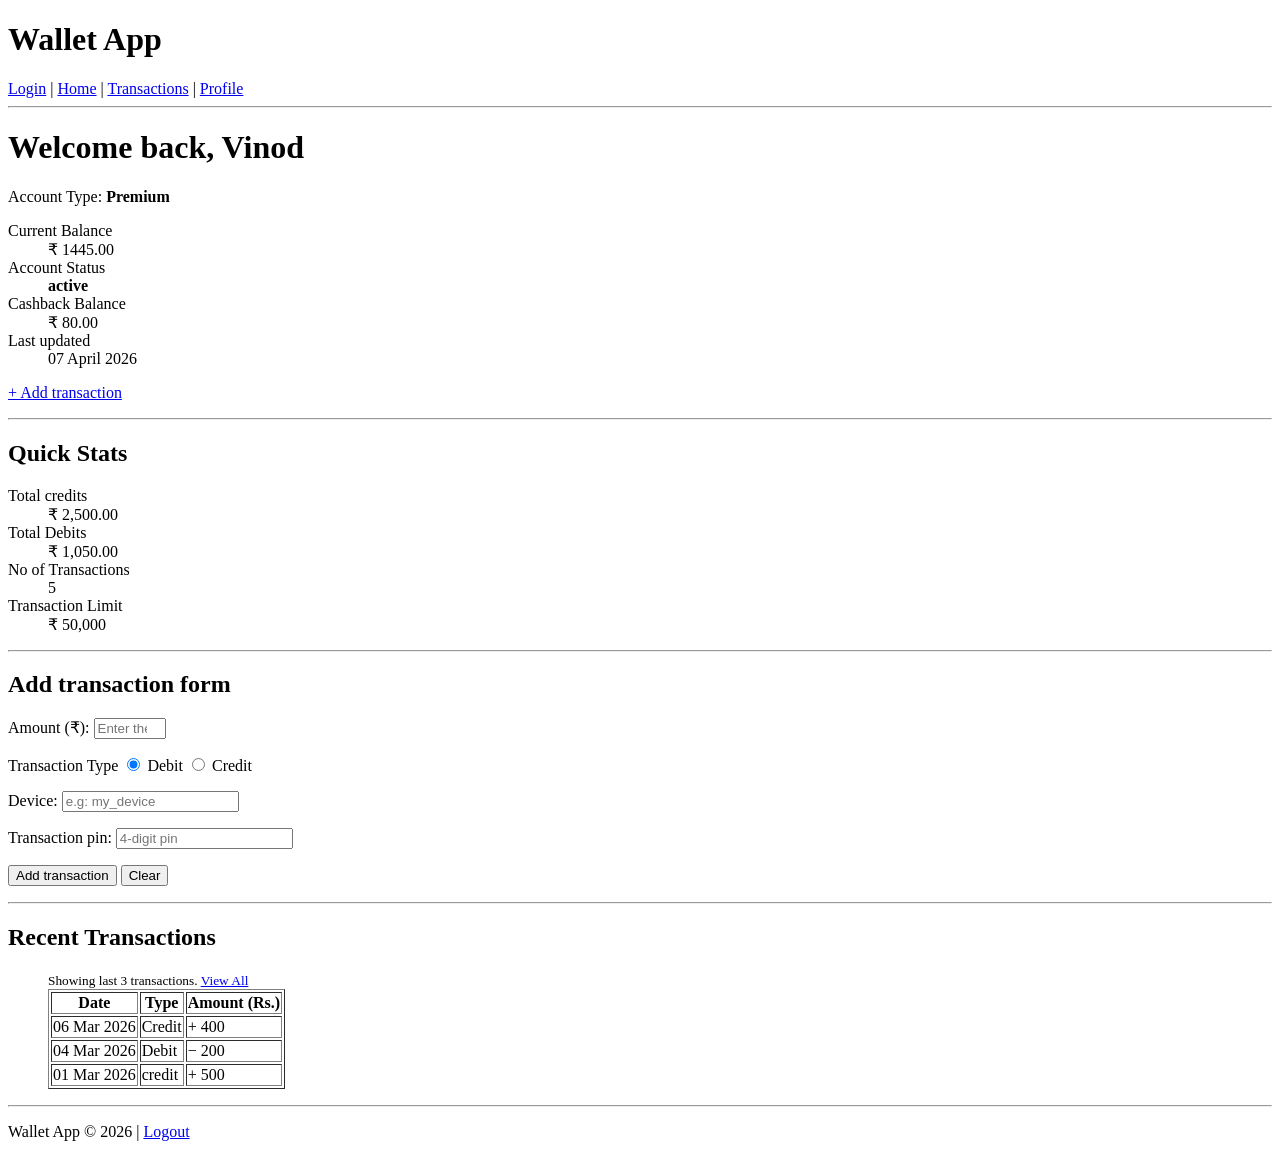
==== dashboard.html @ 7f317c52 "html added" ====
<!DOCTYPE html>
<html lang="en">
<head>
    <meta charset="UTF-8">
    <meta name="viewport" content="width=device-width, initial-scale=1.0">
    <title>WalletApp-dashboard</title>
</head>
<body>
    <header>
        <h1>Wallet App</h1>
        <!-- navigation links -->
         <nav>
            <a href="login.html">Login</a> |
            <a href="dashboard.html">Home</a> |
            <a href="transaction.html">Transactions</a> |
            <a href="profile.html">Profile</a>
         </nav>
    </header>
    <hr>

    <h1> Welcome back, Vinod</h1>
    <p>Account Type: <strong>Premium</strong></p>


    <main>

        <!-- BALANCE SECTION -->
        <section id="balance-section">
            <dl>
                <dt>Current Balance</dt>
                <dd>&#8377; 1445.00</dd>

                <dt>Account Status</dt>
                <dd><strong>active</strong></dd>

                <dt>Cashback Balance</dt>
                <dd>&#8377; 80.00</dd>

                <dt>Last updated</dt>
                <dd><time datetime="2026-04-07">07 April 2026</time></dd>


            </dl>

            <p><a href="#add-transaction-section">+ Add transaction</a></p>
        </section>

        <hr>


        <!-- ACCOUNT STATS -->
         
         <section id="quick-stats">
            <h2>Quick Stats</h2>
            <dl>
                <dt>Total credits</dt>
                <dd>&#8377; 2,500.00</dd>

                <dt>Total Debits</dt>
                <dd>&#8377; 1,050.00</dd>

                <dt>No of Transactions</dt>
                <dd>5</dd>

                <dt>Transaction Limit</dt>
                <dd>&#8377; 50,000</dd>
            </dl>
         </section>

         <hr>

         <!-- Add transaction -->
         <section id="add-transaction-section">
            <h2>Add transaction form</h2>
            <form action="" method="post">
                <p>
                    <label for="amount">Amount (&#8377;):</label>
                    <input type="number" id="amount" name="amount" placeholder="Enter the amount" min="1" max="49999" required>
                </p>

                <p>
                    <label>Transaction Type</label>

                    <input type="radio" id="debit" name="type" value="debit" checked>
                    <label for="debit">Debit</label>

                    <input type="radio" id="credit" name="type" value="credit">
                    <label for="credit">Credit</label>

                </p>

                <p>
                    <label for="device">Device:</label>
                    <input type="text" id="device" name="device" placeholder="e.g: my_device" list="device-list" required>
                    <datalist id="device-list">
                        <option value="my_phone">
                        <option value="my_ipad">
                    </datalist>
                </p>

                <p>
                    <label for="pin">Transaction pin:</label>
                    <input type="password" id="pin" name="pin" placeholder="4-digit pin" maxlength="4" required>
                </p>

                <p>
                    <button type="submit">Add transaction</button>
                    <button type="reset">Clear</button>
                </p>
            </form>
         </section>
         <hr>

         <!-- TRANSACTIONS -->

         <section id="recent-transactions-section">
            <h2>Recent Transactions</h2>
            <figure>
                <figcaption>
                    <small>Showing last 3 transactions. 
                        <a href="transaction.html">View All</a>
                    </small>
                </figcaption>
                <table border="1">
                    <thead>
                        <tr>
                            <th>Date</th>
                            <th>Type</th>
                            <th>Amount (Rs.)</th>
                        </tr>
                    </thead>
                    <tbody>
                        <tr>
                            <td>06 Mar 2026</td>
                            <td>Credit</td>
                            <td>+ 400</td>
                        </tr>
                        <tr>
                            <td>04 Mar 2026</td>
                            <td>Debit</td>
                            <td>&minus; 200</td>
                        </tr>
                        <tr>
                            <td>01 Mar 2026</td>
                            <td>
                                credit
                            </td>
                            <td>+ 500</td>
                        </tr>
                    </tbody>
                </table>
            </figure>
         </section>
    </main>
    <hr>

    <footer>
        <p> Wallet App &copy; 2026 | <a href="login.html">Logout</a></p>
    </footer>

</body>
</html>
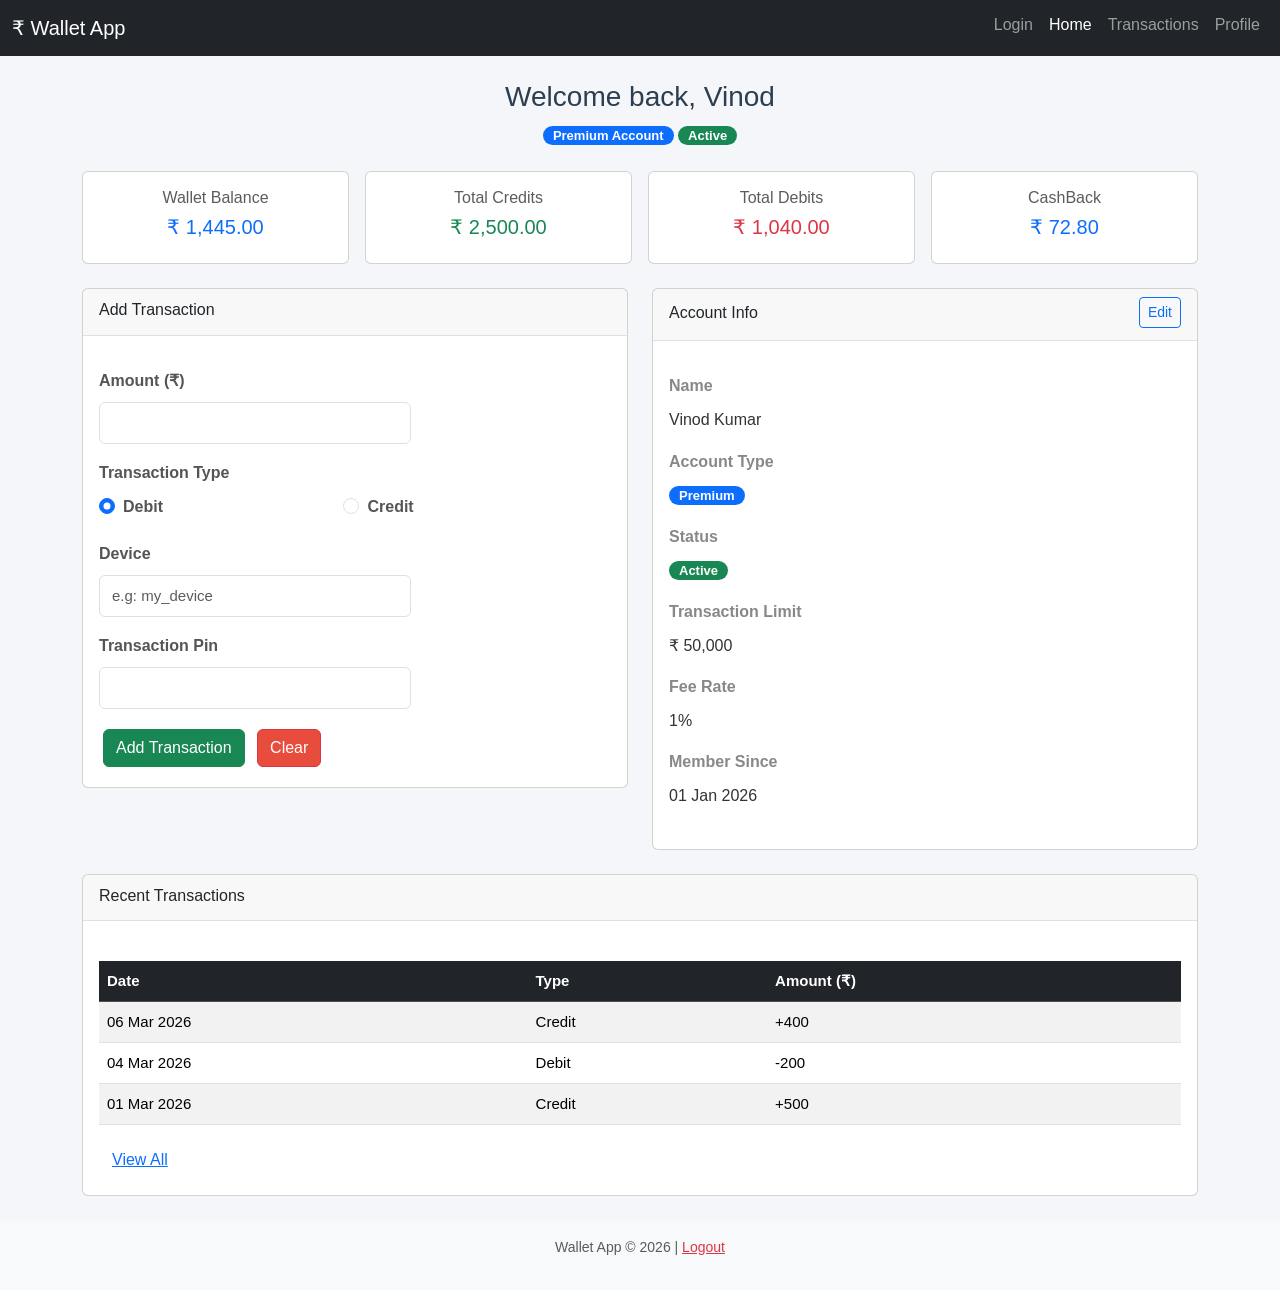
==== commit e85e6dcd: "Bootstrap added" ====
--- a/dashboard.html
+++ b/dashboard.html
@@ -1,162 +1,176 @@
 <!DOCTYPE html>
 <html lang="en">
 <head>
-    <meta charset="UTF-8">
-    <meta name="viewport" content="width=device-width, initial-scale=1.0">
-    <title>WalletApp-dashboard</title>
+  <meta charset="UTF-8">
+  <meta name="viewport" content="width=device-width, initial-scale=1.0">
+  <title>WalletApp Dashboard</title>
+  <!-- Bootstrap CSS -->
+  <link href="https://cdn.jsdelivr.net/npm/bootstrap@5.3.3/dist/css/bootstrap.min.css" rel="stylesheet">
+  <!-- Custom CSS -->
+  <link rel="stylesheet" href="wallet.css">
 </head>
 <body>
-    <header>
-        <h1>Wallet App</h1>
-        <!-- navigation links -->
-         <nav>
-            <a href="login.html">Login</a> |
-            <a href="dashboard.html">Home</a> |
-            <a href="transaction.html">Transactions</a> |
-            <a href="profile.html">Profile</a>
-         </nav>
-    </header>
-    <hr>
 
-    <h1> Welcome back, Vinod</h1>
-    <p>Account Type: <strong>Premium</strong></p>
+  <!-- Navbar -->
+  <nav class="navbar navbar-expand-lg navbar-dark bg-dark sticky-top">
+    <div class="container-fluid">
+      <a class="navbar-brand" href="dashboard.html">&#8377; Wallet App</a>
+      <button class="navbar-toggler" type="button" data-bs-toggle="collapse" data-bs-target="#navbarNav">
+        <span class="navbar-toggler-icon"></span>
+      </button>
+      <div class="collapse navbar-collapse" id="navbarNav">
+        <ul class="navbar-nav ms-auto">
+          <li class="nav-item"><a class="nav-link" href="login.html">Login</a></li>
+          <li class="nav-item"><a class="nav-link active" href="dashboard.html">Home</a></li>
+          <li class="nav-item"><a class="nav-link" href="transaction.html">Transactions</a></li>
+          <li class="nav-item"><a class="nav-link" href="profile.html">Profile</a></li>
+        </ul>
+      </div>
+    </div>
+  </nav>
 
+  <!-- Page Header -->
+  <div class="container my-4 text-center">
+    <h1>Welcome back, Vinod</h1>
+    <p>
+      <span class="badge bg-primary">Premium Account</span>
+      <span class="badge bg-success">Active</span>
+    </p>
+  </div>
 
-    <main>
+  <!-- Stats Cards -->
+  <div class="container mb-4">
+    <div class="row g-3">
+      <div class="col-md-3">
+        <div class="card text-center">
+          <div class="card-body">
+            <h6 class="text-muted">Wallet Balance</h6>
+            <h5 class="text-primary">₹ 1,445.00</h5>
+          </div>
+        </div>
+      </div>
+      <div class="col-md-3">
+        <div class="card text-center">
+          <div class="card-body">
+            <h6 class="text-muted">Total Credits</h6>
+            <h5 class="text-success">₹ 2,500.00</h5>
+          </div>
+        </div>
+      </div>
+      <div class="col-md-3">
+        <div class="card text-center">
+          <div class="card-body">
+            <h6 class="text-muted">Total Debits</h6>
+            <h5 class="text-danger">₹ 1,040.00</h5>
+          </div>
+        </div>
+      </div>
+      <div class="col-md-3">
+        <div class="card text-center">
+          <div class="card-body">
+            <h6 class="text-muted">CashBack</h6>
+            <h5 class="text-primary">₹ 72.80</h5>
+          </div>
+        </div>
+      </div>
+    </div>
+  </div>
 
-        <!-- BALANCE SECTION -->
-        <section id="balance-section">
-            <dl>
-                <dt>Current Balance</dt>
-                <dd>&#8377; 1445.00</dd>
+  <!-- Add Transaction + Account Info -->
+  <div class="container mb-4">
+    <div class="row">
+      <div class="col-md-6">
+        <div class="card">
+          <div class="card-header">Add Transaction</div>
+          <div class="card-body">
+            <form>
+              <div class="mb-3">
+                <label for="amount" class="form-label">Amount (₹)</label>
+                <input type="number" class="form-control" id="amount" required>
+              </div>
+              <div class="mb-3">
+                <label class="form-label">Transaction Type</label><br>
+                <div class="form-check form-check-inline">
+                  <input class="form-check-input" type="radio" id="debit" name="type" value="debit" checked>
+                  <label class="form-check-label" for="debit">Debit</label>
+                </div>
+                <div class="form-check form-check-inline">
+                  <input class="form-check-input" type="radio" id="credit" name="type" value="credit">
+                  <label class="form-check-label" for="credit">Credit</label>
+                </div>
+              </div>
+              <div class="mb-3">
+                <label for="device" class="form-label">Device</label>
+                <input type="text" class="form-control" id="device" placeholder="e.g: my_device" required>
+              </div>
+              <div class="mb-3">
+                <label for="pin" class="form-label">Transaction Pin</label>
+                <input type="password" class="form-control" id="pin" maxlength="4" required>
+              </div>
+              <button type="submit" class="btn btn-success">Add Transaction</button>
+              <button type="reset" class="btn btn-danger">Clear</button>
+            </form>
+          </div>
+        </div>
+      </div>
 
-                <dt>Account Status</dt>
-                <dd><strong>active</strong></dd>
+      <div class="col-md-6">
+        <div class="card">
+          <div class="card-header d-flex justify-content-between">
+            <span>Account Info</span>
+            <a href="profile.html" class="btn btn-sm btn-outline-primary">Edit</a>
+          </div>
+          <div class="card-body">
+            <dl class="row">
+              <dt class="col-sm-4">Name</dt>
+              <dd class="col-sm-8">Vinod Kumar</dd>
+              <dt class="col-sm-4">Account Type</dt>
+              <dd class="col-sm-8"><span class="badge bg-primary">Premium</span></dd>
+              <dt class="col-sm-4">Status</dt>
+              <dd class="col-sm-8"><span class="badge bg-success">Active</span></dd>
+              <dt class="col-sm-4">Transaction Limit</dt>
+              <dd class="col-sm-8">₹ 50,000</dd>
+              <dt class="col-sm-4">Fee Rate</dt>
+              <dd class="col-sm-8">1%</dd>
+              <dt class="col-sm-4">Member Since</dt>
+              <dd class="col-sm-8">01 Jan 2026</dd>
+            </dl>
+          </div>
+        </div>
+      </div>
+    </div>
+  </div>
 
-                <dt>Cashback Balance</dt>
-                <dd>&#8377; 80.00</dd>
+  <!-- Recent Transactions -->
+  <div class="container mb-4">
+    <div class="card">
+      <div class="card-header">Recent Transactions</div>
+      <div class="card-body">
+        <table class="table table-striped table-hover">
+          <thead class="table-dark">
+            <tr>
+              <th>Date</th>
+              <th>Type</th>
+              <th>Amount (₹)</th>
+            </tr>
+          </thead>
+          <tbody>
+            <tr><td>06 Mar 2026</td><td>Credit</td><td>+400</td></tr>
+            <tr><td>04 Mar 2026</td><td>Debit</td><td>-200</td></tr>
+            <tr><td>01 Mar 2026</td><td>Credit</td><td>+500</td></tr>
+          </tbody>
+        </table>
+        <a href="transaction.html" class="btn btn-link">View All</a>
+      </div>
+    </div>
+  </div>
 
-                <dt>Last updated</dt>
-                <dd><time datetime="2026-04-07">07 April 2026</time></dd>
+  <!-- Footer -->
+  <footer class="bg-light text-center py-3">
+    <p class="text-muted">Wallet App © 2026 | <a href="login.html" class="text-danger">Logout</a></p>
+  </footer>
 
-
-            </dl>
-
-            <p><a href="#add-transaction-section">+ Add transaction</a></p>
-        </section>
-
-        <hr>
-
-
-        <!-- ACCOUNT STATS -->
-         
-         <section id="quick-stats">
-            <h2>Quick Stats</h2>
-            <dl>
-                <dt>Total credits</dt>
-                <dd>&#8377; 2,500.00</dd>
-
-                <dt>Total Debits</dt>
-                <dd>&#8377; 1,050.00</dd>
-
-                <dt>No of Transactions</dt>
-                <dd>5</dd>
-
-                <dt>Transaction Limit</dt>
-                <dd>&#8377; 50,000</dd>
-            </dl>
-         </section>
-
-         <hr>
-
-         <!-- Add transaction -->
-         <section id="add-transaction-section">
-            <h2>Add transaction form</h2>
-            <form action="" method="post">
-                <p>
-                    <label for="amount">Amount (&#8377;):</label>
-                    <input type="number" id="amount" name="amount" placeholder="Enter the amount" min="1" max="49999" required>
-                </p>
-
-                <p>
-                    <label>Transaction Type</label>
-
-                    <input type="radio" id="debit" name="type" value="debit" checked>
-                    <label for="debit">Debit</label>
-
-                    <input type="radio" id="credit" name="type" value="credit">
-                    <label for="credit">Credit</label>
-
-                </p>
-
-                <p>
-                    <label for="device">Device:</label>
-                    <input type="text" id="device" name="device" placeholder="e.g: my_device" list="device-list" required>
-                    <datalist id="device-list">
-                        <option value="my_phone">
-                        <option value="my_ipad">
-                    </datalist>
-                </p>
-
-                <p>
-                    <label for="pin">Transaction pin:</label>
-                    <input type="password" id="pin" name="pin" placeholder="4-digit pin" maxlength="4" required>
-                </p>
-
-                <p>
-                    <button type="submit">Add transaction</button>
-                    <button type="reset">Clear</button>
-                </p>
-            </form>
-         </section>
-         <hr>
-
-         <!-- TRANSACTIONS -->
-
-         <section id="recent-transactions-section">
-            <h2>Recent Transactions</h2>
-            <figure>
-                <figcaption>
-                    <small>Showing last 3 transactions. 
-                        <a href="transaction.html">View All</a>
-                    </small>
-                </figcaption>
-                <table border="1">
-                    <thead>
-                        <tr>
-                            <th>Date</th>
-                            <th>Type</th>
-                            <th>Amount (Rs.)</th>
-                        </tr>
-                    </thead>
-                    <tbody>
-                        <tr>
-                            <td>06 Mar 2026</td>
-                            <td>Credit</td>
-                            <td>+ 400</td>
-                        </tr>
-                        <tr>
-                            <td>04 Mar 2026</td>
-                            <td>Debit</td>
-                            <td>&minus; 200</td>
-                        </tr>
-                        <tr>
-                            <td>01 Mar 2026</td>
-                            <td>
-                                credit
-                            </td>
-                            <td>+ 500</td>
-                        </tr>
-                    </tbody>
-                </table>
-            </figure>
-         </section>
-    </main>
-    <hr>
-
-    <footer>
-        <p> Wallet App &copy; 2026 | <a href="login.html">Logout</a></p>
-    </footer>
-
+  <!-- Bootstrap JS -->
+  <script src="https://cdn.jsdelivr.net/npm/bootstrap@5.3.3/dist/js/bootstrap.bundle.min.js"></script>
 </body>
-</html>+</html>
--- a/wallet.css
+++ b/wallet.css
@@ -0,0 +1,466 @@
+ /* 1. Reset the pages */
+*{
+    margin: 0;
+    padding: 0;
+    box-sizing: border-box;
+}
+
+/* 2. root variables */
+
+:root{
+    --primary: #2c3e50; /* dark blue color ad main color */
+    --accent: #2ecc71; /* green for buttons */
+    --danger: #e74c3c; /* red for Cancel,Clear */
+    --warning: #f39c12; /* orange for alerts */
+    --light-bg: #f4f6f9; /* light page backgrounds */
+    --white: #ffffff; /* white */
+    --border: #dde1e7; /* light grey borders */
+    --text: #333333; /* main text */
+    --text-muted: #888888; /*secondary texts */
+}
+
+/* 3. Body */
+body{
+    font-family: Arial, Helvetica, sans-serif;
+    background-color: var(--light-bg);
+    color: var(--text);
+    font-size: 16px;
+    line-height: 1.6;
+}
+
+/* 4. Header */
+header{
+    background-color: var(--primary);
+    padding: 0 24px;
+    position: sticky;
+    top: 0;
+    z-index: 100;
+}
+
+nav {
+    display: flex;
+    justify-content: space-between;
+    height: 56px;
+}
+.nav-logo{
+    color: var(--white);
+    font-size: 18px;
+    font-weight: bold;
+    text-decoration: none;
+}
+
+.nav-links{
+    display: flex;
+    gap: 4px;
+}
+
+
+.nav-links a {
+    color: var(--white);
+    text-decoration: none;
+    margin-right: 24px;
+    font-weight: bold;
+    font-size: 16px;
+    padding: 8px 14px;
+    border-radius: 6px;
+}
+
+.nav-links a:hover{
+    background-color: rgba(255,255, 255, 0.15);
+    color: var(--warning);
+}
+
+/* 5. Main */
+
+main{
+    max-width: 900px;
+    margin: 24px auto;
+    padding: 0 24px;
+}
+
+/* 6. Headings */
+h1{
+    font-size: 28px;
+    color: var(--primary);
+    margin-bottom: 8px;
+    text-align: center;
+}
+
+h2 {
+    font-size: 20px;
+    color: var(--primary);
+    margin-bottom: 12px;
+    /* text-align: center; */
+}
+
+h3{
+    font-size: 17px;
+    color: var(--primary);
+    margin-bottom: 8px;
+    /* text-align: center; */
+}
+
+/* 7. sections */
+section{
+    background-color: var(--white);
+    border: 1px solid var(--border);
+    border-radius: 8px;
+    padding: 24px;
+    margin-bottom: 20px;
+}
+
+/* 8.forms */
+label{
+    display: inline-block;
+    width: 200px;
+    font-weight: bold;
+    color: #555555;
+    margin-bottom: 4px;
+}
+
+input[type="text"],
+input[type="password"],
+input[type="number"],
+input[type="email"],
+input[type="tel"],
+input[type="search"],
+input[type="date"],
+select,
+textarea {
+    padding: 9px 12px;
+    border: 1px solid var(--border);
+    font-size: 15px;
+    width: calc(100% - 200px);
+    font-family: Arial, Helvetica, sans-serif;
+    color: var(--text);
+    background-color: var(--white);
+    margin-bottom: 4px;
+}
+
+/* changes to input when clicked or focused */
+input:focus,
+select:focus,
+textarea:focus{
+    border-color: #3498db;
+    outline: none;
+}
+
+/* grey background for readonly  */
+input[readonly]{
+    background-color: #f0f0f0;
+    color: var(--text-muted);
+    cursor: not-allowed;
+}
+
+input[disabled]{
+    background-color: #e8e8e8;
+    color: #aaaaaa;
+    cursor: not-allowed;
+}
+
+form p {
+    margin-bottom: 14px;
+}
+
+/* Buttons */
+button{
+    padding: 10px 24px;
+    background-color: var(--accent);
+    color: var(--white);
+    border: none;
+    border-radius: 6px;
+    font-size: 15px;
+    margin: 4px;
+    cursor: pointer;
+}
+
+button:hover{
+    background-color: #27ae60;
+}
+
+button[type="reset"]{
+    background-color: var(--danger);
+}
+
+/* lists */
+ul,ol{
+    padding-left: 20px;
+    margin-bottom: 12px;
+}
+
+ul li, ol li{
+    margin-bottom: 6px;
+    line-height: 1.6;
+}
+
+/* footer */
+
+hr{
+    border: none;
+    border-top: 1px solid var(--border);
+    margin: 0;
+}
+
+footer{
+    text-align: center;
+    padding: 24px;
+    color: var(--text-muted);
+    font-size: 14px;
+    margin-top: 20px;
+}
+
+footer a{
+    color: var(--danger);
+}
+
+/* Table */
+
+table{
+    width: 100%;
+    border-collapse: collapse;
+    margin-top: 8px;
+    font-size: 15px;
+}
+
+caption{
+    text-align: left;
+    color: var(--text-muted);
+    font-size: 13px;
+    margin-bottom: 8px;
+}
+
+thead{
+    background-color: var(--primary);
+    color: var(--white);
+
+}
+
+th{
+    padding: 12px 16px;
+    text-align: left;
+    font-weight: bold;
+
+}
+
+td{
+    padding: 11px 16px;
+    border-bottom: 1px solid var(--border);
+
+}
+
+tbody tr:nth-child(even){
+    background-color: #eaf4ff;
+}
+
+/* fieldset */
+fieldset{
+    border: 1px solid var(--border);
+    border-radius: 8px;
+    padding: 16px 20px;
+    margin-bottom: 16px;
+}
+
+legend{
+    font-weight: bold;
+    color: var(--primary);
+    padding: 0 8px;
+}
+
+/* description lists */
+dl{
+    display: grid;
+    grid-template-columns: 200px 1fr;
+    gap: 8px 16px;
+}
+
+dt{
+    font-weight: bold;
+    color: var(--text-muted);
+
+}
+
+dd{
+    color: var(--text);
+}
+
+.text-green{
+    color: #27ae60 ;
+    font-weight: bold;
+}
+.text-red{
+    color: var(--danger);
+    font-weight: bold;
+}
+
+.badge{
+    display: inline-block;
+    padding: 3px 10px;
+    border-radius: 12px;
+    font-size: 13px;
+    font-weight: bold;
+}
+
+.badge-green{
+    background-color: #d5f5e3;
+    color: #1e8449;
+}
+
+.badge-blue{
+    background-color: #d6eaf8;
+    color: #1a5276;
+}
+
+
+/* Dashboard- stat cards */
+.stats-row{
+    display: flex;
+    gap: 16px;
+    margin-bottom: 20px;
+    flex-wrap: wrap;
+}
+
+.stat-card{
+    flex: 1; /* each card takes equal space*/
+    min-width: 160px;
+    background-color: var(--white);
+    border: 1px solid var(--border);
+    border-radius: 8px;
+    padding: 20px;
+    text-align: center;
+}
+
+.stat-card .stat-label{
+    font-size: 13px;
+    color: var(--text-muted);
+    margin-bottom: 8px;
+    text-transform: uppercase;
+    letter-spacing: 0.5px;
+}
+
+.stat-card .stat-value{
+    font-size: 22px;
+    font-weight: bold;
+    color: var(--primary);
+}
+
+.stat-card.green .stat-value{
+    color: #27ae60;
+
+}
+.stat-card.red .stat-value{
+    color: var(--danger);
+}
+
+/* dashboard- grid */
+
+.dashboard-grid{
+    display: grid;
+    grid-template-columns: 1fr 1fr;
+    gap: 20px;
+}
+
+.dashboard-grid .full-width{
+    grid-column: span 2;
+}
+
+/* transaction form grid */
+.form-grid{
+    display: grid;
+    grid-template-columns: 180px 1fr;
+    align-items: center;
+    gap: 12px 8px;
+}
+
+.form-grid label{
+    width: auto;
+    text-align: right;
+    padding-right: 12px;
+}
+
+.form-grid input,
+.form-grid select,
+.form-grid textarea{
+    width: 100%;
+}
+
+.form-grid .full-row{
+    grid-column: span 2;
+}
+
+.btn-group{
+    display: flex;
+    gap: 8px;
+    align-items: center;
+    margin-top: 8px;
+}
+
+.card-header{
+    display: flex;
+    justify-content: space-between;
+    align-items: center;
+    margin-bottom: 16px;
+    padding-bottom: 12px;
+    border-bottom: 1px solid var(--border);
+}
+
+.card-header h2{
+    margin-bottom: 0 ;
+}
+
+
+
+
+
+
+/* add to style.css */
+
+/* ── TRANSITIONS ────────────────────────────── */
+
+/* smooth color change on nav links */
+nav a {
+    transition: color 0.2s ease,
+                background-color 0.2s ease;
+}
+
+/* smooth button color change */
+button {
+    transition: background-color 0.2s ease,
+                transform 0.1s ease;
+}
+
+/* button press effect */
+button:active {
+    transform: scale(0.97);    /* slightly smaller when clicked */
+}
+
+/* smooth border color on input focus */
+input,
+select,
+textarea {
+    transition: border-color 0.2s ease;
+}
+
+/* stat card lift on hover */
+.stat-card {
+    transition: transform 0.2s ease,
+                box-shadow 0.2s ease;
+}
+
+.stat-card:hover {
+    transform: translateY(-3px);           /* lifts up 3px */
+    box-shadow: 0 4px 12px rgba(0,0,0,0.1); /* shadow underneath */
+}
+
+/* table row smooth highlight */
+tbody tr {
+    transition: background-color 0.15s ease;
+}
+
+/* section subtle shadow */
+section {
+    transition: box-shadow 0.2s ease;
+}
+
+section:hover {
+    box-shadow: 0 2px 8px rgba(0,0,0,0.08);
+} 
